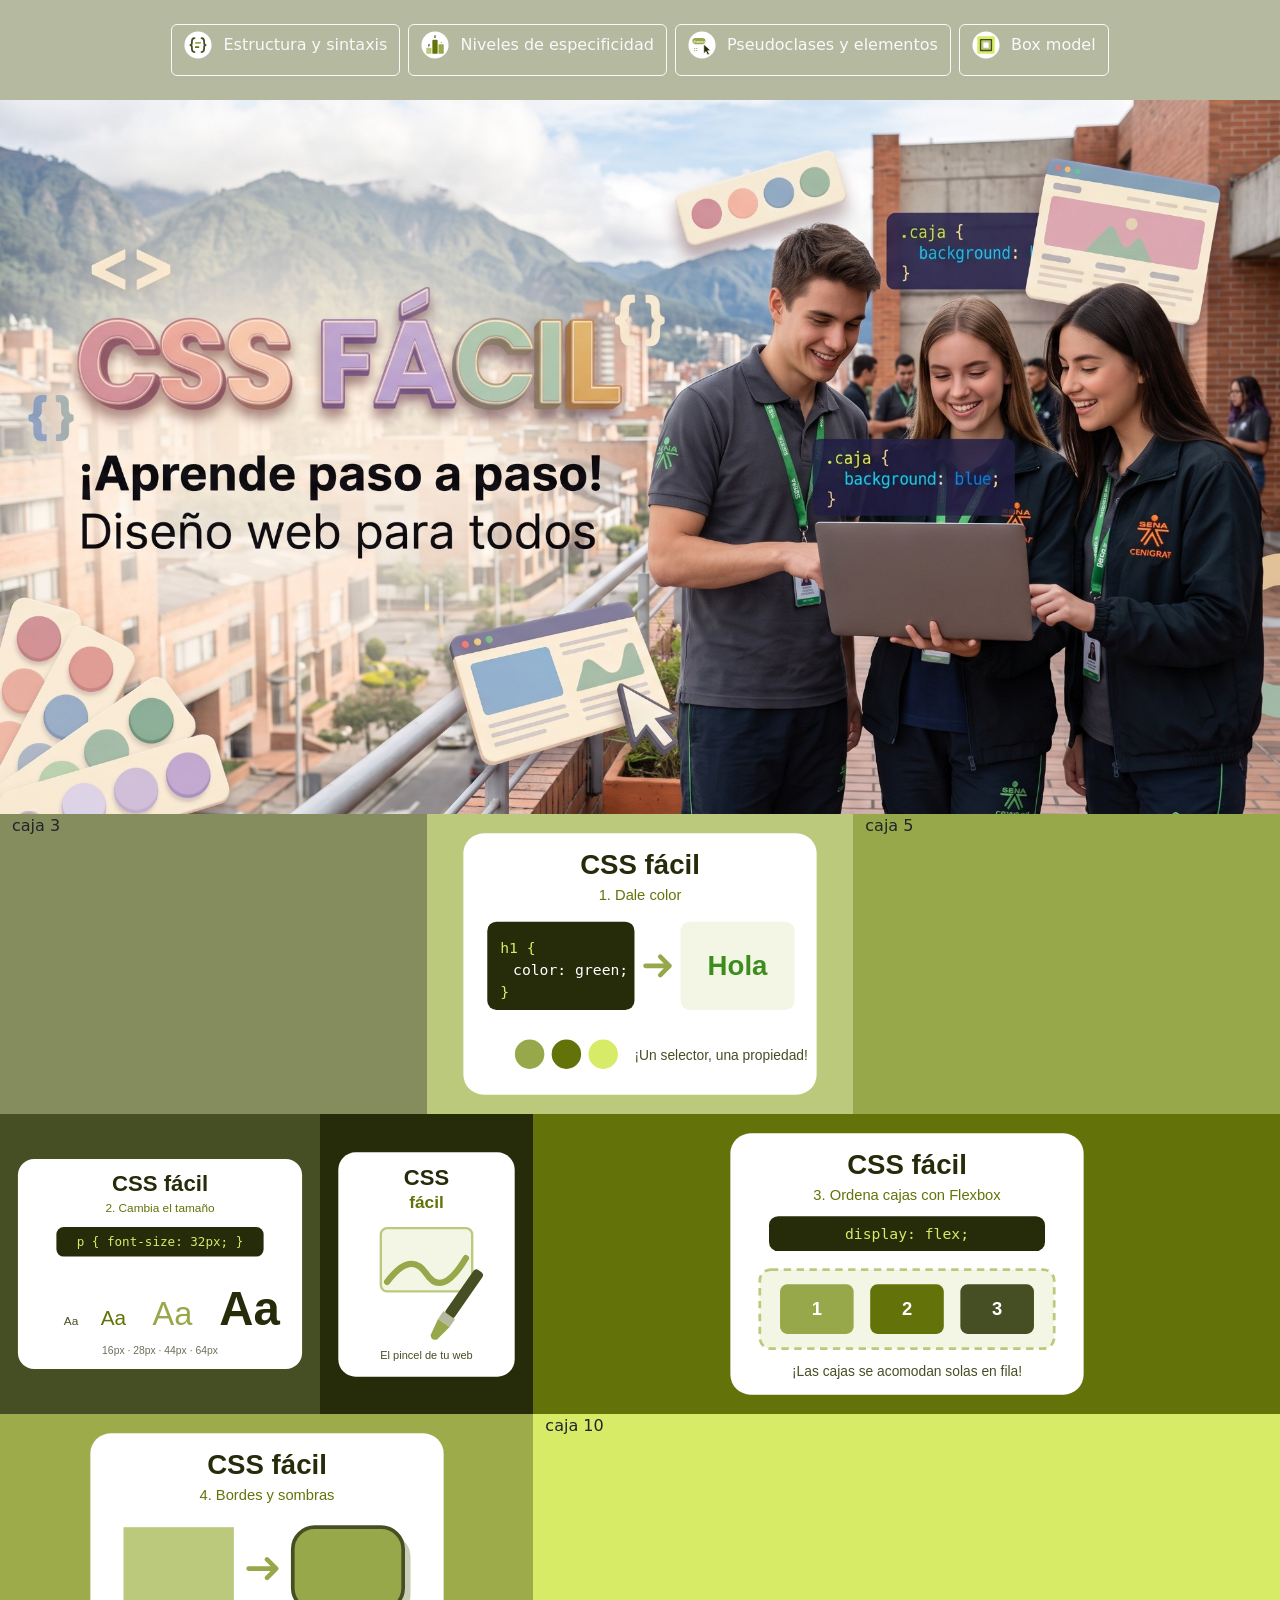
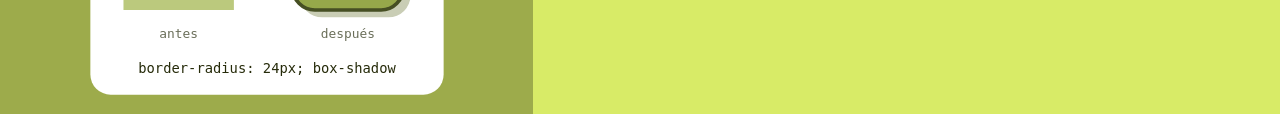
==== index.html @ c966f71e "arreglo desfase de cajas y agrego banner de css facil" ====
<!doctype html>
<html lang="es">

<head>
    <meta charset="utf-8">
    <meta name="viewport" content="width=device-width, initial-scale=1">
    <title>Mi primer maqueta</title>
    <link href="https://cdn.jsdelivr.net/npm/bootstrap@5.3.8/dist/css/bootstrap.min.css" rel="stylesheet"
        integrity="sha384-sRIl4kxILFvY47J16cr9ZwB07vP4J8+LH7qKQnuqkuIAvNWLzeN8tE5YBujZqJLB" crossorigin="anonymous">


    <style>
        .icono-nav {
            width: 28px;
            height: 28px;
            margin-right: 6px;
            vertical-align: middle;
        }

        .seccion-img {
            display: flex;
            align-items: center;
            justify-content: center;
            padding: 12px;
        }

        .ilustracion {
            max-width: 100%;
            max-height: 100%;
            object-fit: contain;
        }

        .caja1 {
            min-height: 100px;
            background-color: #B5B99F;
        }

        .caja2 {
            padding: 0;
            background-color: #939683;
        }

        .banner {
            display: block;
            width: 100%;
            height: 100%;
            object-fit: cover;
            object-position: left center;
        }

        .caja3 {
            min-height: 300px;
            background-color: #858C5E;
        }

        .caja4 {
            height: 300px;
            background-color: #BBC97D;
        }

        .caja5 {
            height: 300px;
            background-color: #96A84A;
        }

        .caja6 {
            height: 300px;
            background-color: #464F23;
        }

        .caja7 {
            height: 300px;
            background-color: #262B0A;
        }

        .caja8 {
            height: 300px;
            background-color: #637309;
        }

        .caja9 {
            height: 300px;
            background-color: #9DAB4B;
        }

        .caja10 {
            height: 300px;
            background-color: #D8EB67;
        }
    </style>
</head>

<body>
    <div class="container-fluid">
        <div class="row">
            <nav
                class="col-12 col-sm-12 col-md-12 col-lg-12 col-xl-12 col-xxl-12 caja1 d-flex flex-wrap gap-2 p-4 justify-content-center">

                <a href="#" class="btn btn-outline-light" role="button">
                    <img src="img/icono-estructura.svg" alt="" class="icono-nav">
                    Estructura y sintaxis
                </a>
                <a href="#" class="btn btn-outline-light" role="button">
                    <img src="img/icono-especificidad.svg" alt="" class="icono-nav">
                    Niveles de especificidad
                </a>
                <a href="#" class="btn btn-outline-light" role="button">
                    <img src="img/icono-pseudoclases.svg" alt="" class="icono-nav">
                    Pseudoclases y elementos
                </a>
                <a href="#" class="btn btn-outline-light" role="button">
                    <img src="img/icono-boxmodel.svg" alt="" class="icono-nav">
                    Box model
                </a>

            </nav>
            <header class="col-12 col-sm-12 col-md-10 col-lg-10 col-xl-12 col-xxl-12 caja2">
                <img src="img/banner-css-facil.jpg" alt="CSS fácil: aprende paso a paso, diseño web para todos" class="banner">
            </header>
            <aside class="col-6 col-sm-6 col-md-2 col-lg-2 col-xl-4 col-xxl-4 caja3">caja 3</aside>
            <section class="col-6 col-sm-6 col-md-2 col-lg-2 col-xl-4 col-xxl-4 caja4 seccion-img">
                <img src="img/css-facil-color.svg" alt="CSS fácil: cambia el color de un texto" class="ilustracion">
            </section>
            <aside class="col-6 col-sm-6 col-md-10 col-lg-10 col-xl-4 col-xxl-4 caja5">caja 5</aside>
            <section class="col-6 col-sm-6 col-md-12 col-lg-12 col-xl-3 col-xxl-3 caja6 seccion-img">
                <img src="img/css-facil-tamano.svg" alt="CSS fácil: cambia el tamaño de la letra" class="ilustracion">
            </section>
            <section class="col-12 col-sm-12 col-md-4 col-lg-4 col-xl-2 col-xxl-2 caja7 seccion-img">
                <img src="img/css-facil-pincel.svg" alt="CSS fácil: el pincel de tu página web" class="ilustracion">
            </section>
            <section class="col-12 col-sm-12 col-md-4 col-lg-4 col-xl-7 col-xxl-7 caja8 seccion-img">
                <img src="img/css-facil-flexbox.svg" alt="CSS fácil: ordena cajas con flexbox" class="ilustracion">
            </section>
            <section class="col-12 col-sm-12 col-md-4 col-lg-4 col-xl-5 col-xxl-5 caja9 seccion-img">
                <img src="img/css-facil-bordes.svg" alt="CSS fácil: bordes redondeados y sombras" class="ilustracion">
            </section>
            <footer class="col-12 col-sm-12 col-md-12 col-lg-12 col-xl-7 col-xxl-7 caja10">caja 10</footer>
        </div>

    </div>
</body>

</html>
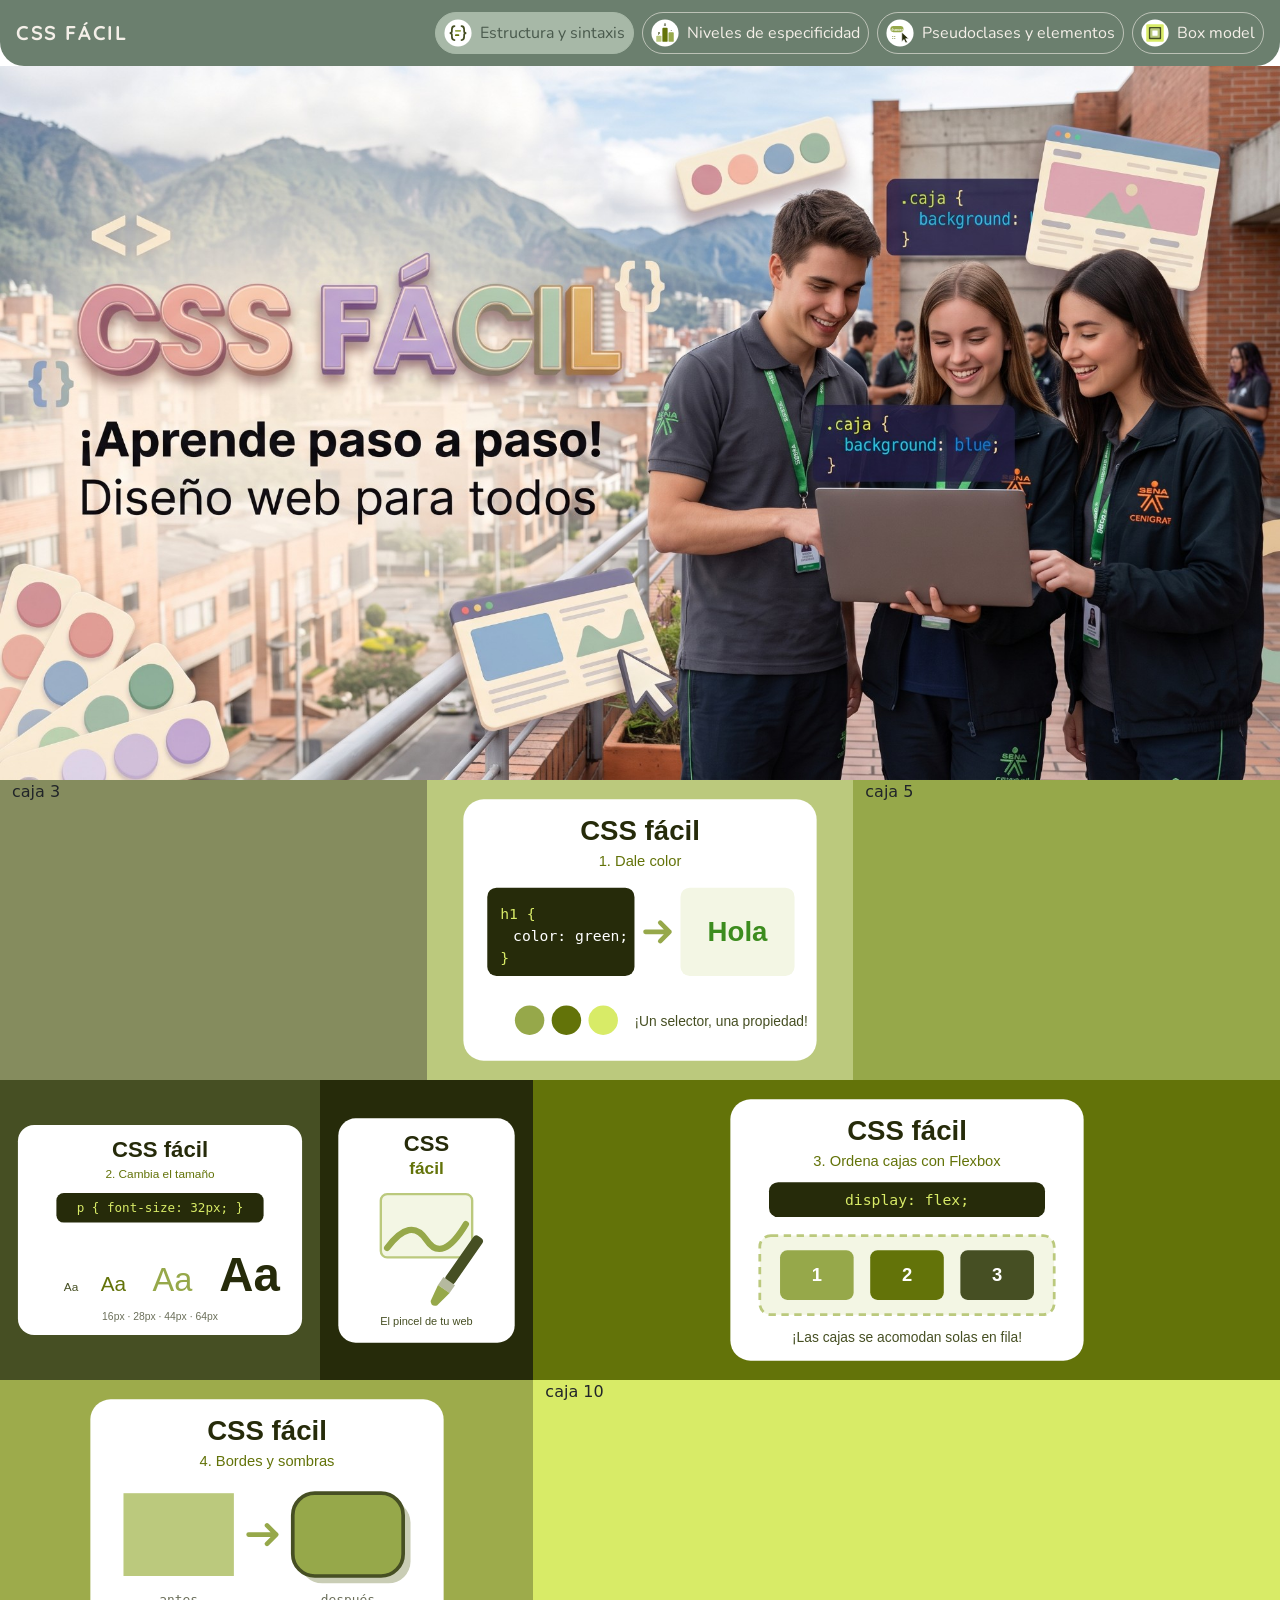
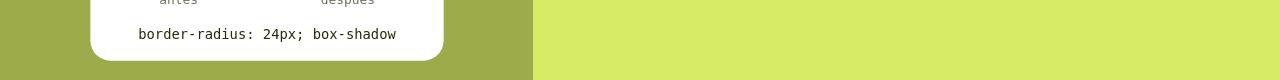
==== commit c5e714a8: "integro pseudoclases como seccion con menu compartido" ====
--- a/index.html
+++ b/index.html
@@ -7,15 +7,13 @@
     <title>Mi primer maqueta</title>
     <link href="https://cdn.jsdelivr.net/npm/bootstrap@5.3.8/dist/css/bootstrap.min.css" rel="stylesheet"
         integrity="sha384-sRIl4kxILFvY47J16cr9ZwB07vP4J8+LH7qKQnuqkuIAvNWLzeN8tE5YBujZqJLB" crossorigin="anonymous">
-
+    <!-- Tipografías del menú compartido -->
+    <link rel="preconnect" href="https://fonts.googleapis.com">
+    <link rel="preconnect" href="https://fonts.gstatic.com" crossorigin>
+    <link href="https://fonts.googleapis.com/css2?family=Nunito:wght@400;600;700&family=Quicksand:wght@500;600;700&display=swap" rel="stylesheet">
+    <link rel="stylesheet" href="css/menu.css">
 
     <style>
-        .icono-nav {
-            width: 28px;
-            height: 28px;
-            margin-right: 6px;
-            vertical-align: middle;
-        }
 
         .seccion-img {
             display: flex;
@@ -30,10 +28,6 @@
             object-fit: contain;
         }
 
-        .caja1 {
-            min-height: 100px;
-            background-color: #B5B99F;
-        }
 
         .caja2 {
             padding: 0;
@@ -93,26 +87,30 @@
 <body>
     <div class="container-fluid">
         <div class="row">
-            <nav
-                class="col-12 col-sm-12 col-md-12 col-lg-12 col-xl-12 col-xxl-12 caja1 d-flex flex-wrap gap-2 p-4 justify-content-center">
-
-                <a href="#" class="btn btn-outline-light" role="button">
-                    <img src="img/icono-estructura.svg" alt="" class="icono-nav">
-                    Estructura y sintaxis
-                </a>
-                <a href="#" class="btn btn-outline-light" role="button">
-                    <img src="img/icono-especificidad.svg" alt="" class="icono-nav">
-                    Niveles de especificidad
-                </a>
-                <a href="#" class="btn btn-outline-light" role="button">
-                    <img src="img/icono-pseudoclases.svg" alt="" class="icono-nav">
-                    Pseudoclases y elementos
-                </a>
-                <a href="#" class="btn btn-outline-light" role="button">
-                    <img src="img/icono-boxmodel.svg" alt="" class="icono-nav">
-                    Box model
-                </a>
-
+            <!-- MENÚ (igual en todas las páginas; estilos en css/menu.css) -->
+            <!-- celular y tablet: botón hamburguesa | escritorio: botones en fila -->
+            <nav class="col-12 navbar navbar-expand-xl menu" data-bs-theme="dark">
+                <a class="navbar-brand menu-marca" href="index.html">CSS FÁCIL</a>
+                <button class="navbar-toggler" type="button" data-bs-toggle="collapse" data-bs-target="#menuPrincipal"
+                    aria-controls="menuPrincipal" aria-expanded="false" aria-label="Mostrar u ocultar el menú">
+                    <span class="navbar-toggler-icon"></span>
+                </button>
+                <div class="collapse navbar-collapse" id="menuPrincipal">
+                    <div class="navbar-nav ms-auto gap-2">
+                        <a class="nav-link active" aria-current="page" href="index.html">
+                            <img src="img/icono-estructura.svg" alt="" class="menu-icono">Estructura y sintaxis
+                        </a>
+                        <a class="nav-link" href="#">
+                            <img src="img/icono-especificidad.svg" alt="" class="menu-icono">Niveles de especificidad
+                        </a>
+                        <a class="nav-link" href="pseudoclases/index.html">
+                            <img src="img/icono-pseudoclases.svg" alt="" class="menu-icono">Pseudoclases y elementos
+                        </a>
+                        <a class="nav-link" href="#">
+                            <img src="img/icono-boxmodel.svg" alt="" class="menu-icono">Box model
+                        </a>
+                    </div>
+                </div>
             </nav>
             <header class="col-12 col-sm-12 col-md-10 col-lg-10 col-xl-12 col-xxl-12 caja2">
                 <img src="img/banner-css-facil.jpg" alt="CSS fácil: aprende paso a paso, diseño web para todos" class="banner">
@@ -138,6 +136,10 @@
         </div>
 
     </div>
+    <!-- Bootstrap: el JavaScript que hace funcionar el botón hamburguesa -->
+    <script src="https://cdn.jsdelivr.net/npm/bootstrap@5.3.8/dist/js/bootstrap.bundle.min.js"
+        integrity="sha384-FKyoEForCGlyvwx9Hj09JcYn3nv7wiPVlz7YYwJrWVcXK/BmnVDxM+D2scQbITxI"
+        crossorigin="anonymous"></script>
 </body>
 
 </html>
--- a/css/menu.css
+++ b/css/menu.css
@@ -0,0 +1,60 @@
+/* =========================================================
+   MENÚ COMPARTIDO
+   Lo usan las dos páginas (CSS fácil y Pseudoclases) para que
+   el menú se vea igual al navegar entre secciones.
+   Mezcla de los dos menús anteriores:
+   - de miprimeraflexbox: los íconos y los botones con borde claro
+   - de pseudoclases: el color salvia, las esquinas redondas
+     y el botón hamburguesa de Bootstrap en celular y tablet
+   ========================================================= */
+
+.menu {
+    background-color: #6B7F6E;
+    border-radius: 0 0 24px 24px;
+    padding: 12px 16px;
+    font-family: 'Nunito', 'Segoe UI', sans-serif;
+}
+
+/* Nombre del sitio a la izquierda */
+.menu-marca {
+    font-family: 'Quicksand', 'Nunito', sans-serif;
+    font-weight: 700;
+    letter-spacing: .08em;
+    color: #F4EFE8;
+}
+
+.menu-marca:hover {
+    color: #FFFFFF;
+}
+
+/* Cada botón del menú: forma de píldora con borde claro */
+.menu .nav-link {
+    display: flex;
+    align-items: center;
+    gap: 8px;
+    padding: 6px 16px;
+    border: 1px solid rgba(244, 239, 232, .6);
+    border-radius: 999px;
+    color: #F4EFE8;
+    transition: background-color .25s, color .25s;
+}
+
+/* :hover -> al pasar el mouse | .active -> la sección en la que estás */
+.menu .nav-link:hover,
+.menu .nav-link.active {
+    background-color: #A7B8A7;
+    border-color: #A7B8A7;
+    color: #4A5A4D;
+}
+
+.menu-icono {
+    width: 28px;
+    height: 28px;
+}
+
+/* Celular y tablet: los botones abiertos quedan separados del borde */
+@media (max-width: 1199px) {
+    .menu .navbar-nav {
+        padding-top: 12px;
+    }
+}
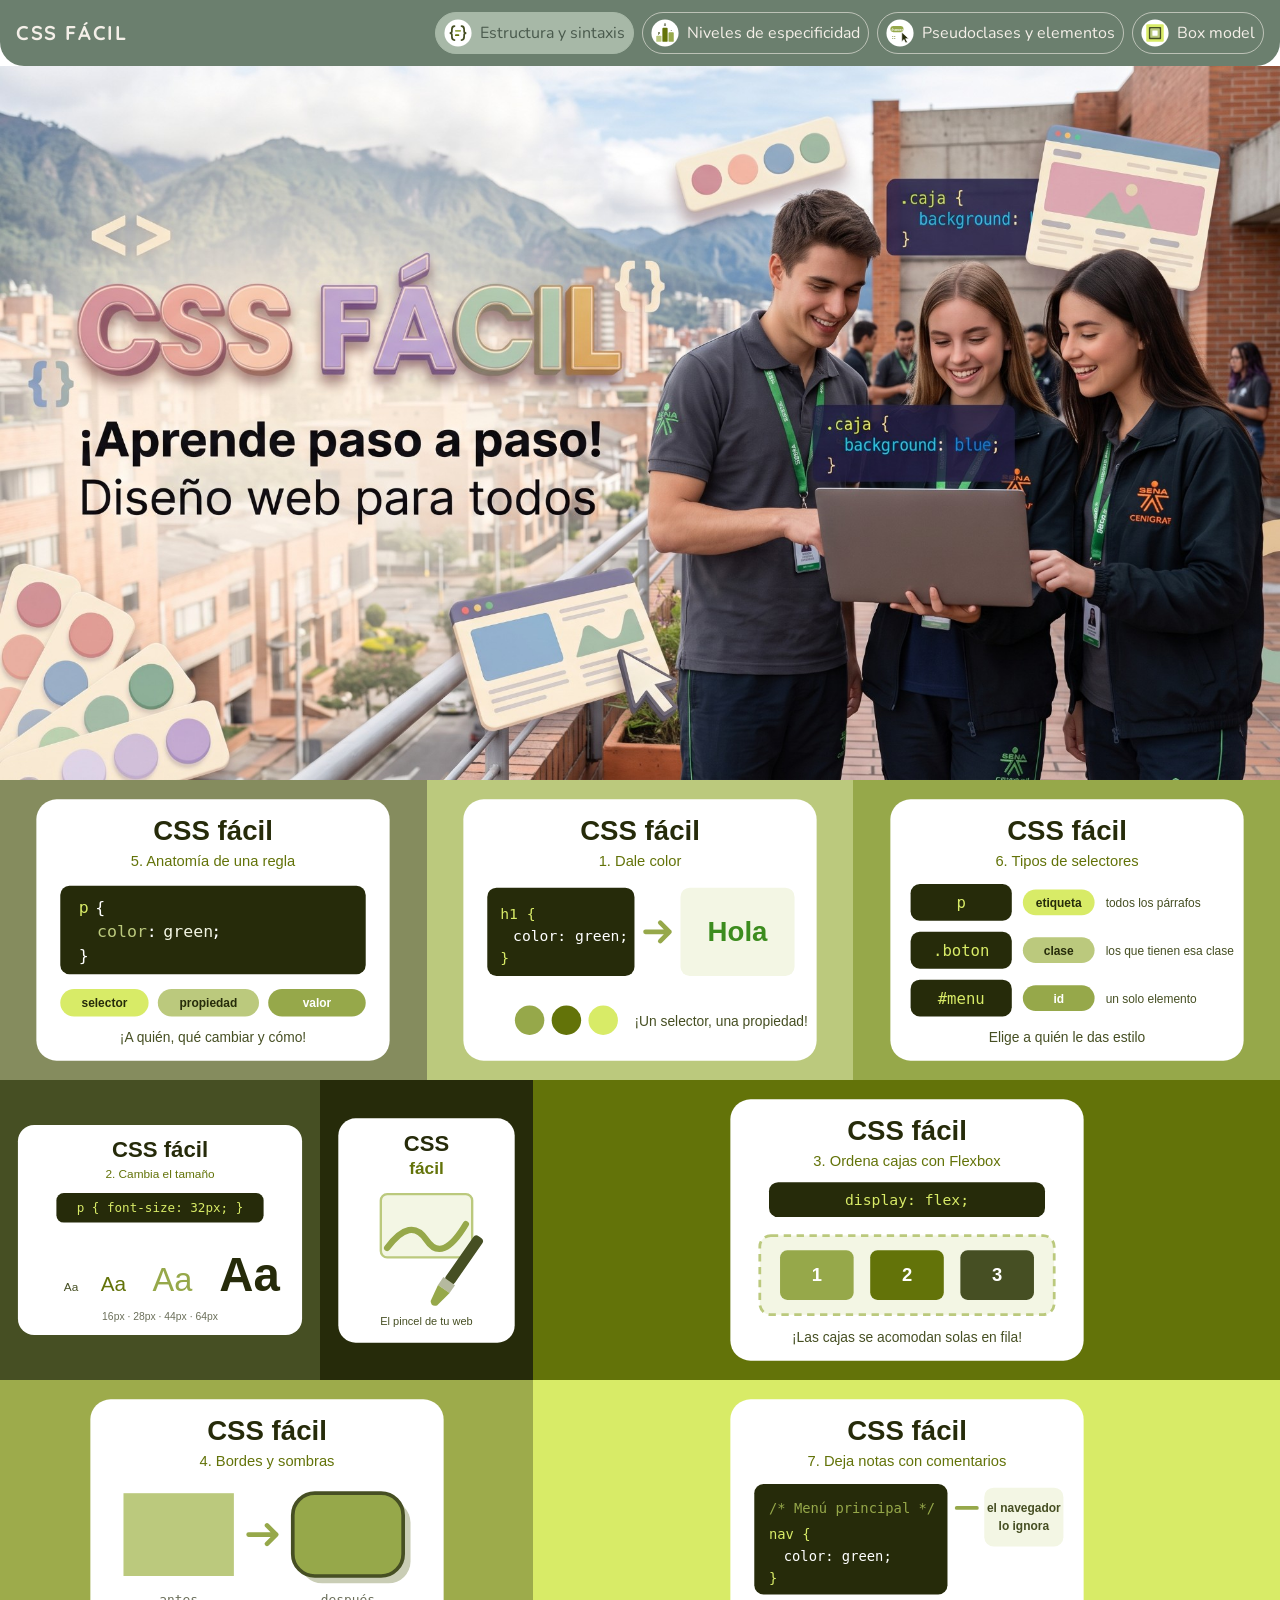
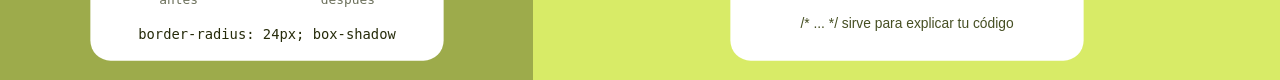
==== commit fdbd5135: "completo las cajas de estructura y sintaxis con nuevas imagenes de css facil" ====
--- a/index.html
+++ b/index.html
@@ -45,6 +45,11 @@
         .caja3 {
             min-height: 300px;
             background-color: #858C5E;
+        }
+
+        /* la caja 3 crece con el banner en tablet; su imagen no debe hacerla más alta */
+        .caja3 .ilustracion {
+            max-height: 276px;
         }
 
         .caja4 {
@@ -100,13 +105,13 @@
                         <a class="nav-link active" aria-current="page" href="index.html">
                             <img src="img/icono-estructura.svg" alt="" class="menu-icono">Estructura y sintaxis
                         </a>
-                        <a class="nav-link" href="#">
+                        <a class="nav-link" href="especificidad/index.html">
                             <img src="img/icono-especificidad.svg" alt="" class="menu-icono">Niveles de especificidad
                         </a>
                         <a class="nav-link" href="pseudoclases/index.html">
                             <img src="img/icono-pseudoclases.svg" alt="" class="menu-icono">Pseudoclases y elementos
                         </a>
-                        <a class="nav-link" href="#">
+                        <a class="nav-link" href="box-model/index.html">
                             <img src="img/icono-boxmodel.svg" alt="" class="menu-icono">Box model
                         </a>
                     </div>
@@ -115,11 +120,15 @@
             <header class="col-12 col-sm-12 col-md-10 col-lg-10 col-xl-12 col-xxl-12 caja2">
                 <img src="img/banner-css-facil.jpg" alt="CSS fácil: aprende paso a paso, diseño web para todos" class="banner">
             </header>
-            <aside class="col-6 col-sm-6 col-md-2 col-lg-2 col-xl-4 col-xxl-4 caja3">caja 3</aside>
+            <aside class="col-6 col-sm-6 col-md-2 col-lg-2 col-xl-4 col-xxl-4 caja3 seccion-img">
+                <img src="img/css-facil-regla.svg" alt="CSS fácil: partes de una regla, selector, propiedad y valor" class="ilustracion">
+            </aside>
             <section class="col-6 col-sm-6 col-md-2 col-lg-2 col-xl-4 col-xxl-4 caja4 seccion-img">
                 <img src="img/css-facil-color.svg" alt="CSS fácil: cambia el color de un texto" class="ilustracion">
             </section>
-            <aside class="col-6 col-sm-6 col-md-10 col-lg-10 col-xl-4 col-xxl-4 caja5">caja 5</aside>
+            <aside class="col-6 col-sm-6 col-md-10 col-lg-10 col-xl-4 col-xxl-4 caja5 seccion-img">
+                <img src="img/css-facil-selectores.svg" alt="CSS fácil: tipos de selectores, etiqueta, clase e id" class="ilustracion">
+            </aside>
             <section class="col-6 col-sm-6 col-md-12 col-lg-12 col-xl-3 col-xxl-3 caja6 seccion-img">
                 <img src="img/css-facil-tamano.svg" alt="CSS fácil: cambia el tamaño de la letra" class="ilustracion">
             </section>
@@ -132,7 +141,9 @@
             <section class="col-12 col-sm-12 col-md-4 col-lg-4 col-xl-5 col-xxl-5 caja9 seccion-img">
                 <img src="img/css-facil-bordes.svg" alt="CSS fácil: bordes redondeados y sombras" class="ilustracion">
             </section>
-            <footer class="col-12 col-sm-12 col-md-12 col-lg-12 col-xl-7 col-xxl-7 caja10">caja 10</footer>
+            <footer class="col-12 col-sm-12 col-md-12 col-lg-12 col-xl-7 col-xxl-7 caja10 seccion-img">
+                <img src="img/css-facil-comentarios.svg" alt="CSS fácil: comentarios en CSS, notas que el navegador ignora" class="ilustracion">
+            </footer>
         </div>
 
     </div>
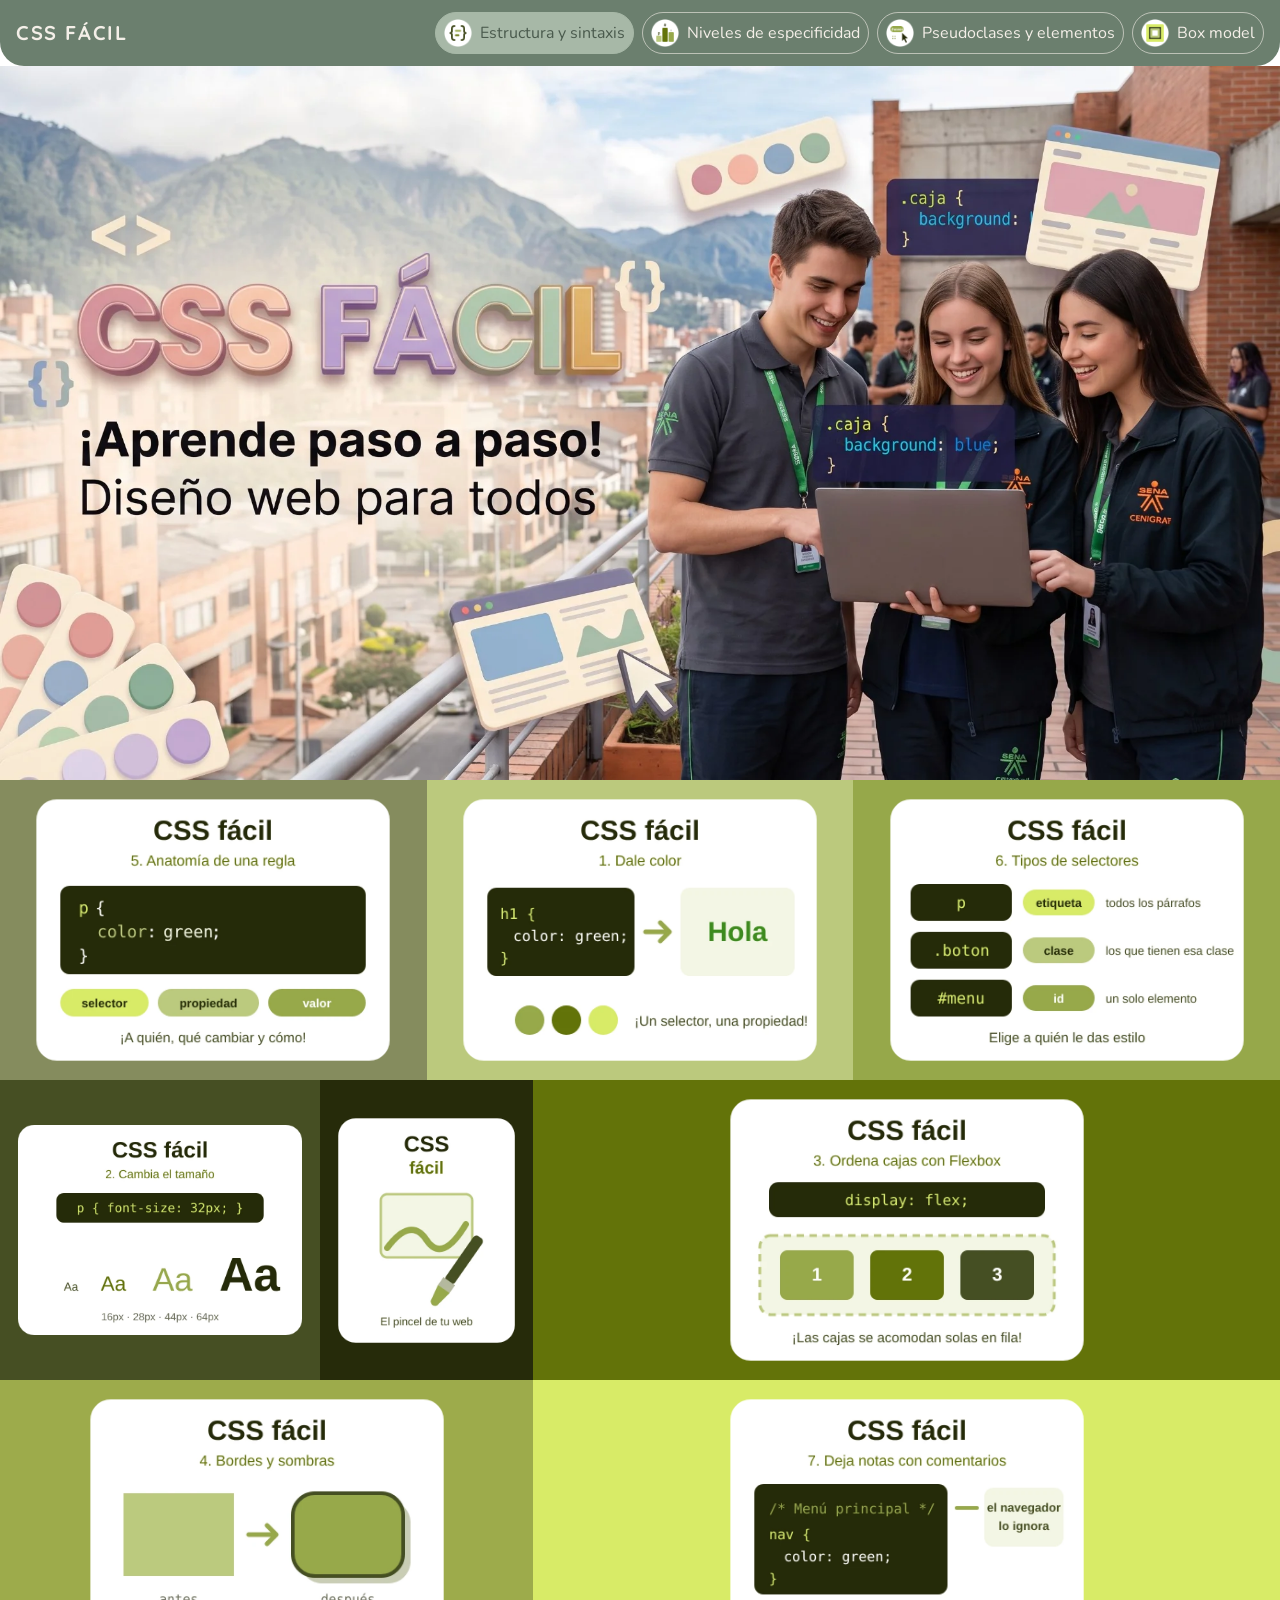
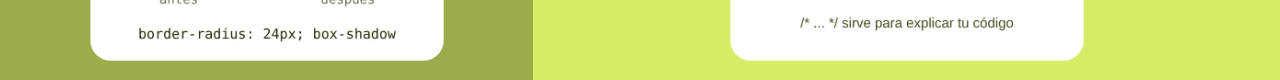
==== commit 4422cdaf: "convierto todas las imagenes a formato webp" ====
--- a/index.html
+++ b/index.html
@@ -103,46 +103,46 @@
                 <div class="collapse navbar-collapse" id="menuPrincipal">
                     <div class="navbar-nav ms-auto gap-2">
                         <a class="nav-link active" aria-current="page" href="index.html">
-                            <img src="img/icono-estructura.svg" alt="" class="menu-icono">Estructura y sintaxis
+                            <img src="img/icono-estructura.webp" alt="" class="menu-icono">Estructura y sintaxis
                         </a>
                         <a class="nav-link" href="especificidad/index.html">
-                            <img src="img/icono-especificidad.svg" alt="" class="menu-icono">Niveles de especificidad
+                            <img src="img/icono-especificidad.webp" alt="" class="menu-icono">Niveles de especificidad
                         </a>
                         <a class="nav-link" href="pseudoclases/index.html">
-                            <img src="img/icono-pseudoclases.svg" alt="" class="menu-icono">Pseudoclases y elementos
+                            <img src="img/icono-pseudoclases.webp" alt="" class="menu-icono">Pseudoclases y elementos
                         </a>
                         <a class="nav-link" href="box-model/index.html">
-                            <img src="img/icono-boxmodel.svg" alt="" class="menu-icono">Box model
+                            <img src="img/icono-boxmodel.webp" alt="" class="menu-icono">Box model
                         </a>
                     </div>
                 </div>
             </nav>
             <header class="col-12 col-sm-12 col-md-10 col-lg-10 col-xl-12 col-xxl-12 caja2">
-                <img src="img/banner-css-facil.jpg" alt="CSS fácil: aprende paso a paso, diseño web para todos" class="banner">
+                <img src="img/banner-css-facil.webp" alt="CSS fácil: aprende paso a paso, diseño web para todos" class="banner">
             </header>
             <aside class="col-6 col-sm-6 col-md-2 col-lg-2 col-xl-4 col-xxl-4 caja3 seccion-img">
-                <img src="img/css-facil-regla.svg" alt="CSS fácil: partes de una regla, selector, propiedad y valor" class="ilustracion">
+                <img src="img/css-facil-regla.webp" alt="CSS fácil: partes de una regla, selector, propiedad y valor" class="ilustracion">
             </aside>
             <section class="col-6 col-sm-6 col-md-2 col-lg-2 col-xl-4 col-xxl-4 caja4 seccion-img">
-                <img src="img/css-facil-color.svg" alt="CSS fácil: cambia el color de un texto" class="ilustracion">
+                <img src="img/css-facil-color.webp" alt="CSS fácil: cambia el color de un texto" class="ilustracion">
             </section>
             <aside class="col-6 col-sm-6 col-md-10 col-lg-10 col-xl-4 col-xxl-4 caja5 seccion-img">
-                <img src="img/css-facil-selectores.svg" alt="CSS fácil: tipos de selectores, etiqueta, clase e id" class="ilustracion">
+                <img src="img/css-facil-selectores.webp" alt="CSS fácil: tipos de selectores, etiqueta, clase e id" class="ilustracion">
             </aside>
             <section class="col-6 col-sm-6 col-md-12 col-lg-12 col-xl-3 col-xxl-3 caja6 seccion-img">
-                <img src="img/css-facil-tamano.svg" alt="CSS fácil: cambia el tamaño de la letra" class="ilustracion">
+                <img src="img/css-facil-tamano.webp" alt="CSS fácil: cambia el tamaño de la letra" class="ilustracion">
             </section>
             <section class="col-12 col-sm-12 col-md-4 col-lg-4 col-xl-2 col-xxl-2 caja7 seccion-img">
-                <img src="img/css-facil-pincel.svg" alt="CSS fácil: el pincel de tu página web" class="ilustracion">
+                <img src="img/css-facil-pincel.webp" alt="CSS fácil: el pincel de tu página web" class="ilustracion">
             </section>
             <section class="col-12 col-sm-12 col-md-4 col-lg-4 col-xl-7 col-xxl-7 caja8 seccion-img">
-                <img src="img/css-facil-flexbox.svg" alt="CSS fácil: ordena cajas con flexbox" class="ilustracion">
+                <img src="img/css-facil-flexbox.webp" alt="CSS fácil: ordena cajas con flexbox" class="ilustracion">
             </section>
             <section class="col-12 col-sm-12 col-md-4 col-lg-4 col-xl-5 col-xxl-5 caja9 seccion-img">
-                <img src="img/css-facil-bordes.svg" alt="CSS fácil: bordes redondeados y sombras" class="ilustracion">
+                <img src="img/css-facil-bordes.webp" alt="CSS fácil: bordes redondeados y sombras" class="ilustracion">
             </section>
             <footer class="col-12 col-sm-12 col-md-12 col-lg-12 col-xl-7 col-xxl-7 caja10 seccion-img">
-                <img src="img/css-facil-comentarios.svg" alt="CSS fácil: comentarios en CSS, notas que el navegador ignora" class="ilustracion">
+                <img src="img/css-facil-comentarios.webp" alt="CSS fácil: comentarios en CSS, notas que el navegador ignora" class="ilustracion">
             </footer>
         </div>
 
